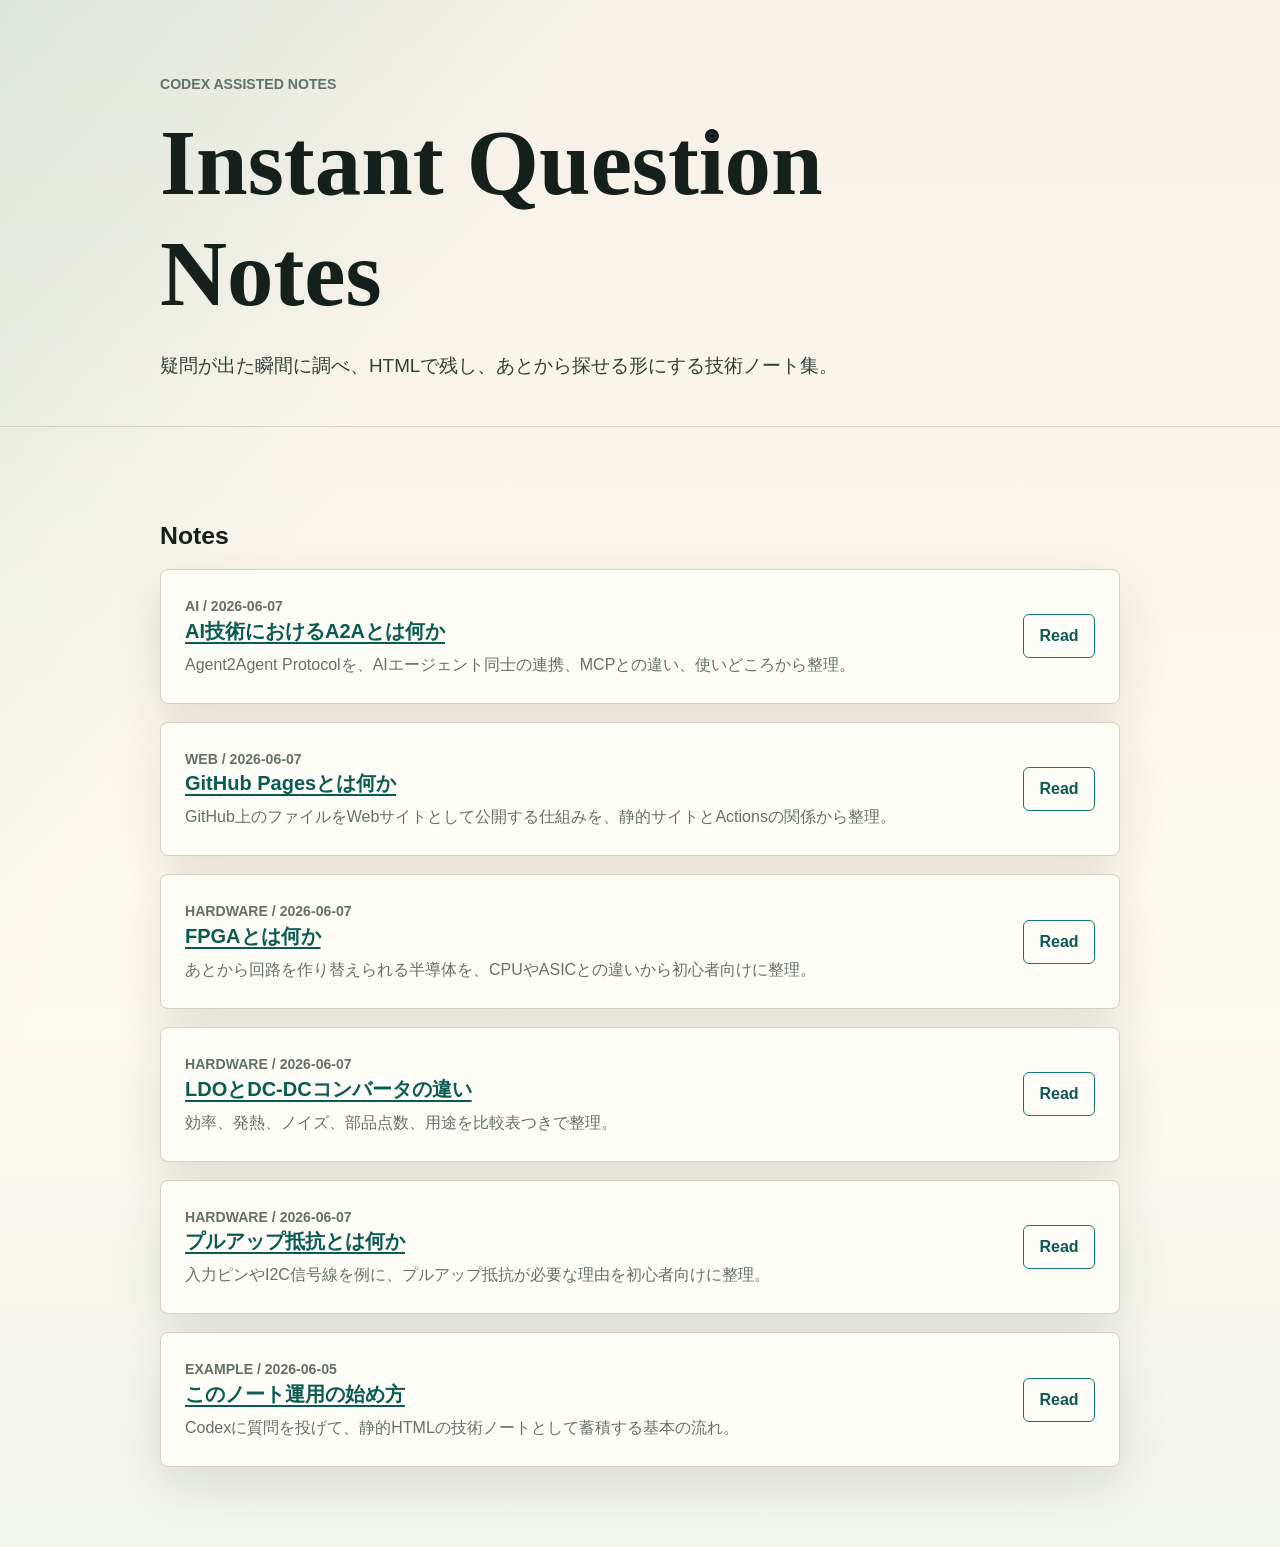
==== index.html @ 4cf61cbb "Add A2A note" ====
<!doctype html>
<html lang="ja">
  <head>
    <meta charset="utf-8">
    <meta name="viewport" content="width=device-width, initial-scale=1">
    <title>Instant Question Notes</title>
    <meta name="description" content="疑問をその場でHTMLノートにして蓄積する技術ノート集">
    <link rel="stylesheet" href="styles/site.css">
  </head>
  <body>
    <header class="site-header">
      <div class="container">
        <p class="eyebrow">Codex assisted notes</p>
        <h1>Instant Question Notes</h1>
        <p class="lead">疑問が出た瞬間に調べ、HTMLで残し、あとから探せる形にする技術ノート集。</p>
      </div>
    </header>

    <main class="container">
      <section class="note-list" aria-labelledby="latest-notes">
        <h2 id="latest-notes">Notes</h2>
        <article class="note-card">
          <div>
            <p class="note-meta">AI / 2026-06-07</p>
            <h3><a href="ai/a2a/">AI技術におけるA2Aとは何か</a></h3>
            <p>Agent2Agent Protocolを、AIエージェント同士の連携、MCPとの違い、使いどころから整理。</p>
          </div>
          <a class="note-link" href="ai/a2a/" aria-label="AI技術におけるA2Aとは何かを読む">Read</a>
        </article>
        <article class="note-card">
          <div>
            <p class="note-meta">Web / 2026-06-07</p>
            <h3><a href="web/github-pages/">GitHub Pagesとは何か</a></h3>
            <p>GitHub上のファイルをWebサイトとして公開する仕組みを、静的サイトとActionsの関係から整理。</p>
          </div>
          <a class="note-link" href="web/github-pages/" aria-label="GitHub Pagesとは何かを読む">Read</a>
        </article>
        <article class="note-card">
          <div>
            <p class="note-meta">Hardware / 2026-06-07</p>
            <h3><a href="hardware/fpga/">FPGAとは何か</a></h3>
            <p>あとから回路を作り替えられる半導体を、CPUやASICとの違いから初心者向けに整理。</p>
          </div>
          <a class="note-link" href="hardware/fpga/" aria-label="FPGAとは何かを読む">Read</a>
        </article>
        <article class="note-card">
          <div>
            <p class="note-meta">Hardware / 2026-06-07</p>
            <h3><a href="hardware/ldo-vs-dc-dc-converter/">LDOとDC-DCコンバータの違い</a></h3>
            <p>効率、発熱、ノイズ、部品点数、用途を比較表つきで整理。</p>
          </div>
          <a class="note-link" href="hardware/ldo-vs-dc-dc-converter/" aria-label="LDOとDC-DCコンバータの違いを読む">Read</a>
        </article>
        <article class="note-card">
          <div>
            <p class="note-meta">Hardware / 2026-06-07</p>
            <h3><a href="hardware/pull-up-resistor/">プルアップ抵抗とは何か</a></h3>
            <p>入力ピンやI2C信号線を例に、プルアップ抵抗が必要な理由を初心者向けに整理。</p>
          </div>
          <a class="note-link" href="hardware/pull-up-resistor/" aria-label="プルアップ抵抗とは何かを読む">Read</a>
        </article>
        <article class="note-card">
          <div>
            <p class="note-meta">Example / 2026-06-05</p>
            <h3><a href="examples/first-note/">このノート運用の始め方</a></h3>
            <p>Codexに質問を投げて、静的HTMLの技術ノートとして蓄積する基本の流れ。</p>
          </div>
          <a class="note-link" href="examples/first-note/" aria-label="このノート運用の始め方を読む">Read</a>
        </article>
      </section>
    </main>
  </body>
</html>
---- styles/site.css ----
:root {
  color-scheme: light;
  --bg: #f5f1e8;
  --ink: #15201c;
  --muted: #65706b;
  --paper: #fffdf7;
  --line: #d8d0c2;
  --accent: #0f7b68;
  --accent-strong: #0a5c50;
  --mark: #e7c85f;
  --shadow: 0 18px 50px rgb(36 42 36 / 12%);
}

* {
  box-sizing: border-box;
}

body {
  margin: 0;
  background:
    linear-gradient(120deg, rgb(15 123 104 / 10%), transparent 34rem),
    linear-gradient(180deg, var(--bg), #fffaf0 58%, #f2f5ee);
  color: var(--ink);
  font-family: "Avenir Next", "Hiragino Sans", "Yu Gothic", sans-serif;
  line-height: 1.75;
}

a {
  color: var(--accent-strong);
  text-decoration-thickness: 0.08em;
  text-underline-offset: 0.2em;
}

.container {
  width: min(960px, calc(100% - 32px));
  margin: 0 auto;
}

.site-header {
  padding: 72px 0 44px;
  border-bottom: 1px solid var(--line);
}

.site-header.compact {
  padding-bottom: 32px;
}

.eyebrow,
.note-meta {
  margin: 0 0 10px;
  color: var(--muted);
  font-size: 0.88rem;
  font-weight: 700;
  letter-spacing: 0;
  text-transform: uppercase;
}

h1,
h2,
h3 {
  line-height: 1.2;
  letter-spacing: 0;
}

h1 {
  max-width: 760px;
  margin: 0;
  font-family: Georgia, "Yu Mincho", serif;
  font-size: clamp(2.4rem, 8vw, 5.8rem);
}

h2 {
  margin: 52px 0 18px;
  font-size: 1.55rem;
}

h3 {
  margin: 0 0 8px;
  font-size: 1.25rem;
}

.lead {
  max-width: 680px;
  margin: 20px 0 0;
  color: #33403a;
  font-size: 1.18rem;
}

.note-list {
  padding: 42px 0 80px;
}

.note-card {
  display: flex;
  align-items: center;
  justify-content: space-between;
  gap: 24px;
  margin-top: 18px;
  padding: 24px;
  background: var(--paper);
  border: 1px solid var(--line);
  border-radius: 8px;
  box-shadow: var(--shadow);
}

.note-card p {
  margin: 0;
  color: var(--muted);
}

.note-link {
  display: inline-grid;
  min-width: 72px;
  min-height: 44px;
  place-items: center;
  border: 1px solid var(--accent);
  border-radius: 6px;
  color: var(--accent-strong);
  font-weight: 700;
  text-decoration: none;
}

.article {
  max-width: 780px;
  padding: 42px 0 88px;
}

.article section {
  border-top: 1px solid var(--line);
}

.steps {
  display: grid;
  gap: 12px;
  padding: 0;
  list-style: none;
}

.steps li {
  padding: 18px;
  background: var(--paper);
  border: 1px solid var(--line);
  border-radius: 8px;
}

.steps span {
  display: block;
  color: var(--accent-strong);
  font-weight: 800;
}

pre {
  overflow-x: auto;
  padding: 18px;
  background: #17201d;
  border-radius: 8px;
  color: #f7f2e7;
}

code {
  font-family: "SFMono-Regular", Consolas, monospace;
  font-size: 0.95em;
}

.table-wrap {
  overflow-x: auto;
}

table {
  width: 100%;
  min-width: 720px;
  border-collapse: collapse;
  background: var(--paper);
  border: 1px solid var(--line);
  border-radius: 8px;
  box-shadow: var(--shadow);
}

th,
td {
  padding: 14px 16px;
  border-bottom: 1px solid var(--line);
  text-align: left;
  vertical-align: top;
}

th {
  color: var(--accent-strong);
  font-weight: 800;
}

thead th {
  background: rgb(15 123 104 / 10%);
}

tr:last-child th,
tr:last-child td {
  border-bottom: 0;
}

@media (max-width: 640px) {
  .site-header {
    padding-top: 48px;
  }

  .note-card {
    align-items: flex-start;
    flex-direction: column;
  }

  .note-link {
    width: 100%;
  }
}
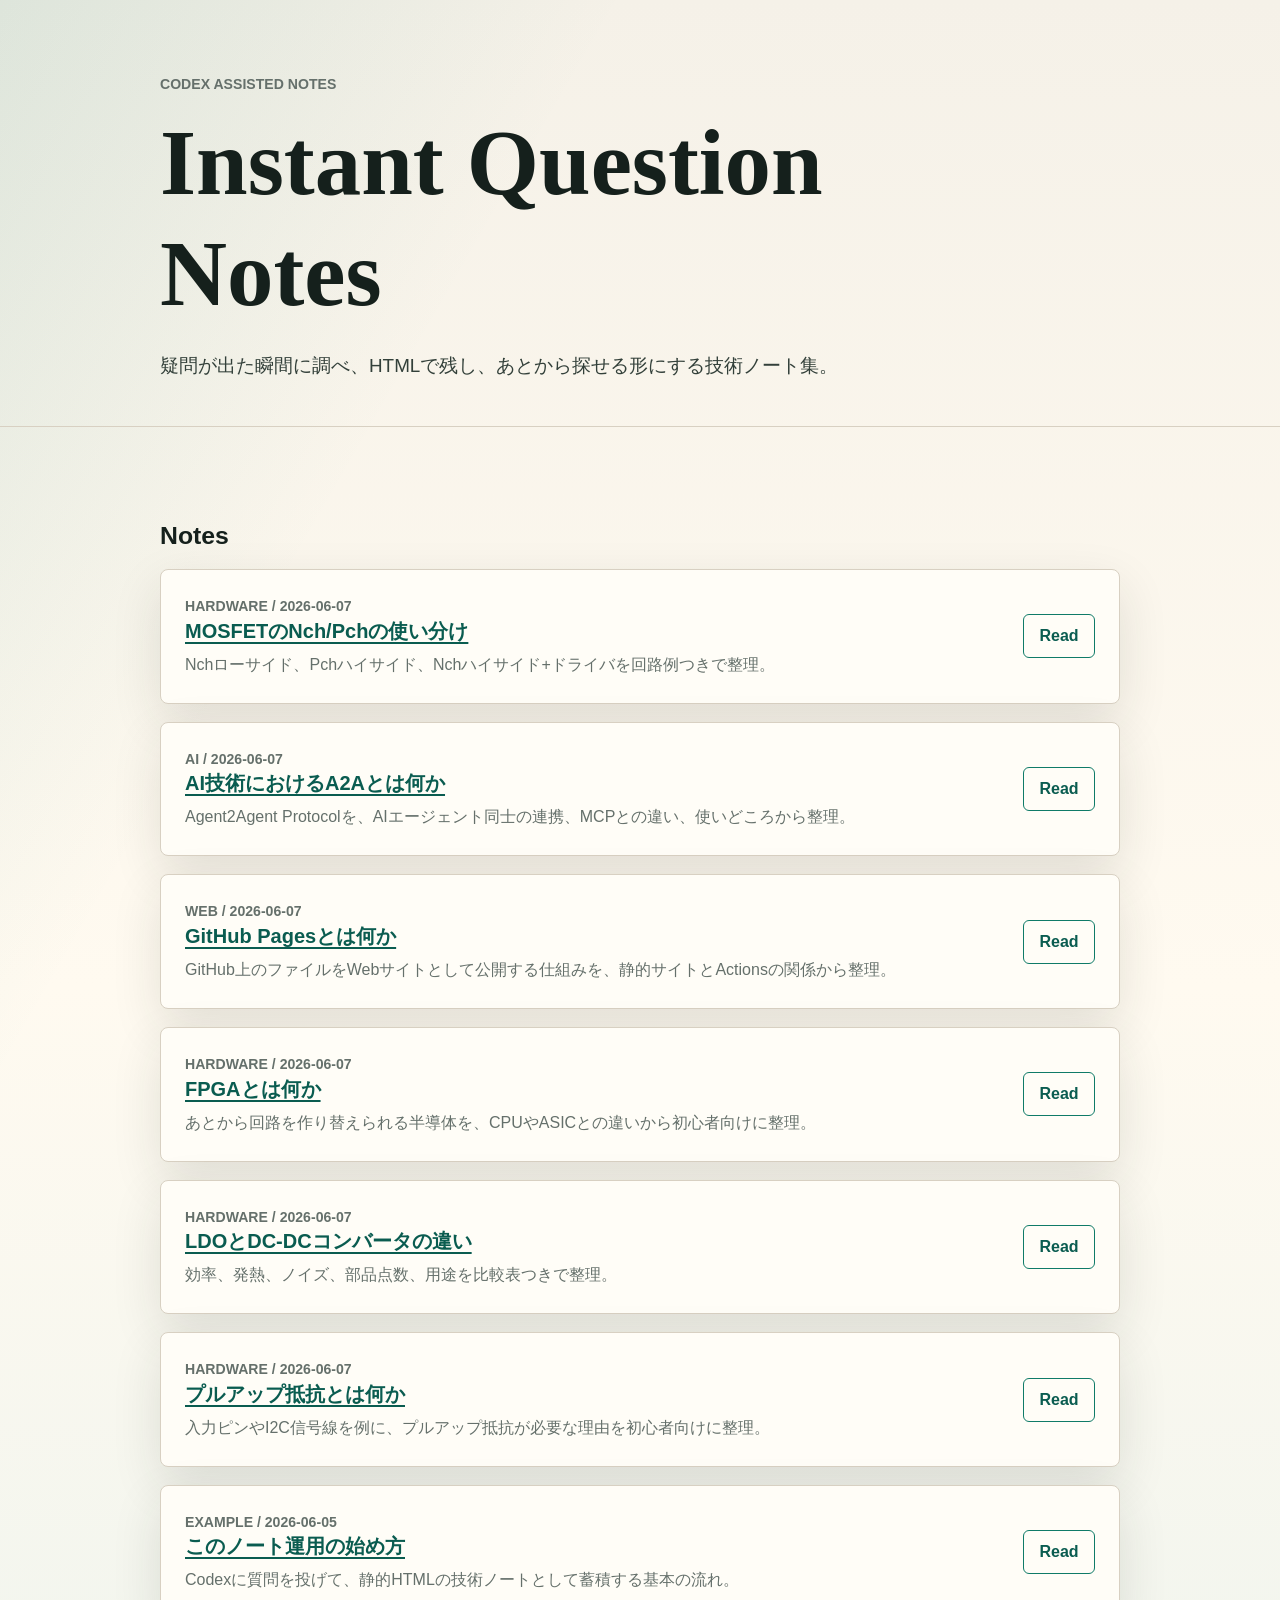
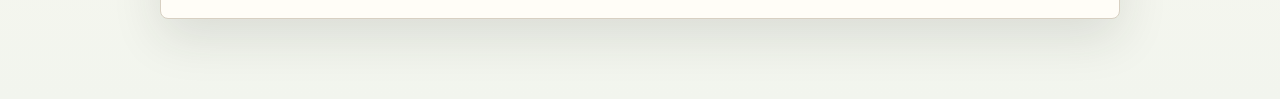
==== commit 96c9db30: "Add MOSFET Nch Pch note" ====
--- a/index.html
+++ b/index.html
@@ -19,6 +19,14 @@
     <main class="container">
       <section class="note-list" aria-labelledby="latest-notes">
         <h2 id="latest-notes">Notes</h2>
+        <article class="note-card">
+          <div>
+            <p class="note-meta">Hardware / 2026-06-07</p>
+            <h3><a href="hardware/mosfet-nch-pch/">MOSFETのNch/Pchの使い分け</a></h3>
+            <p>Nchローサイド、Pchハイサイド、Nchハイサイド+ドライバを回路例つきで整理。</p>
+          </div>
+          <a class="note-link" href="hardware/mosfet-nch-pch/" aria-label="MOSFETのNch/Pchの使い分けを読む">Read</a>
+        </article>
         <article class="note-card">
           <div>
             <p class="note-meta">AI / 2026-06-07</p>
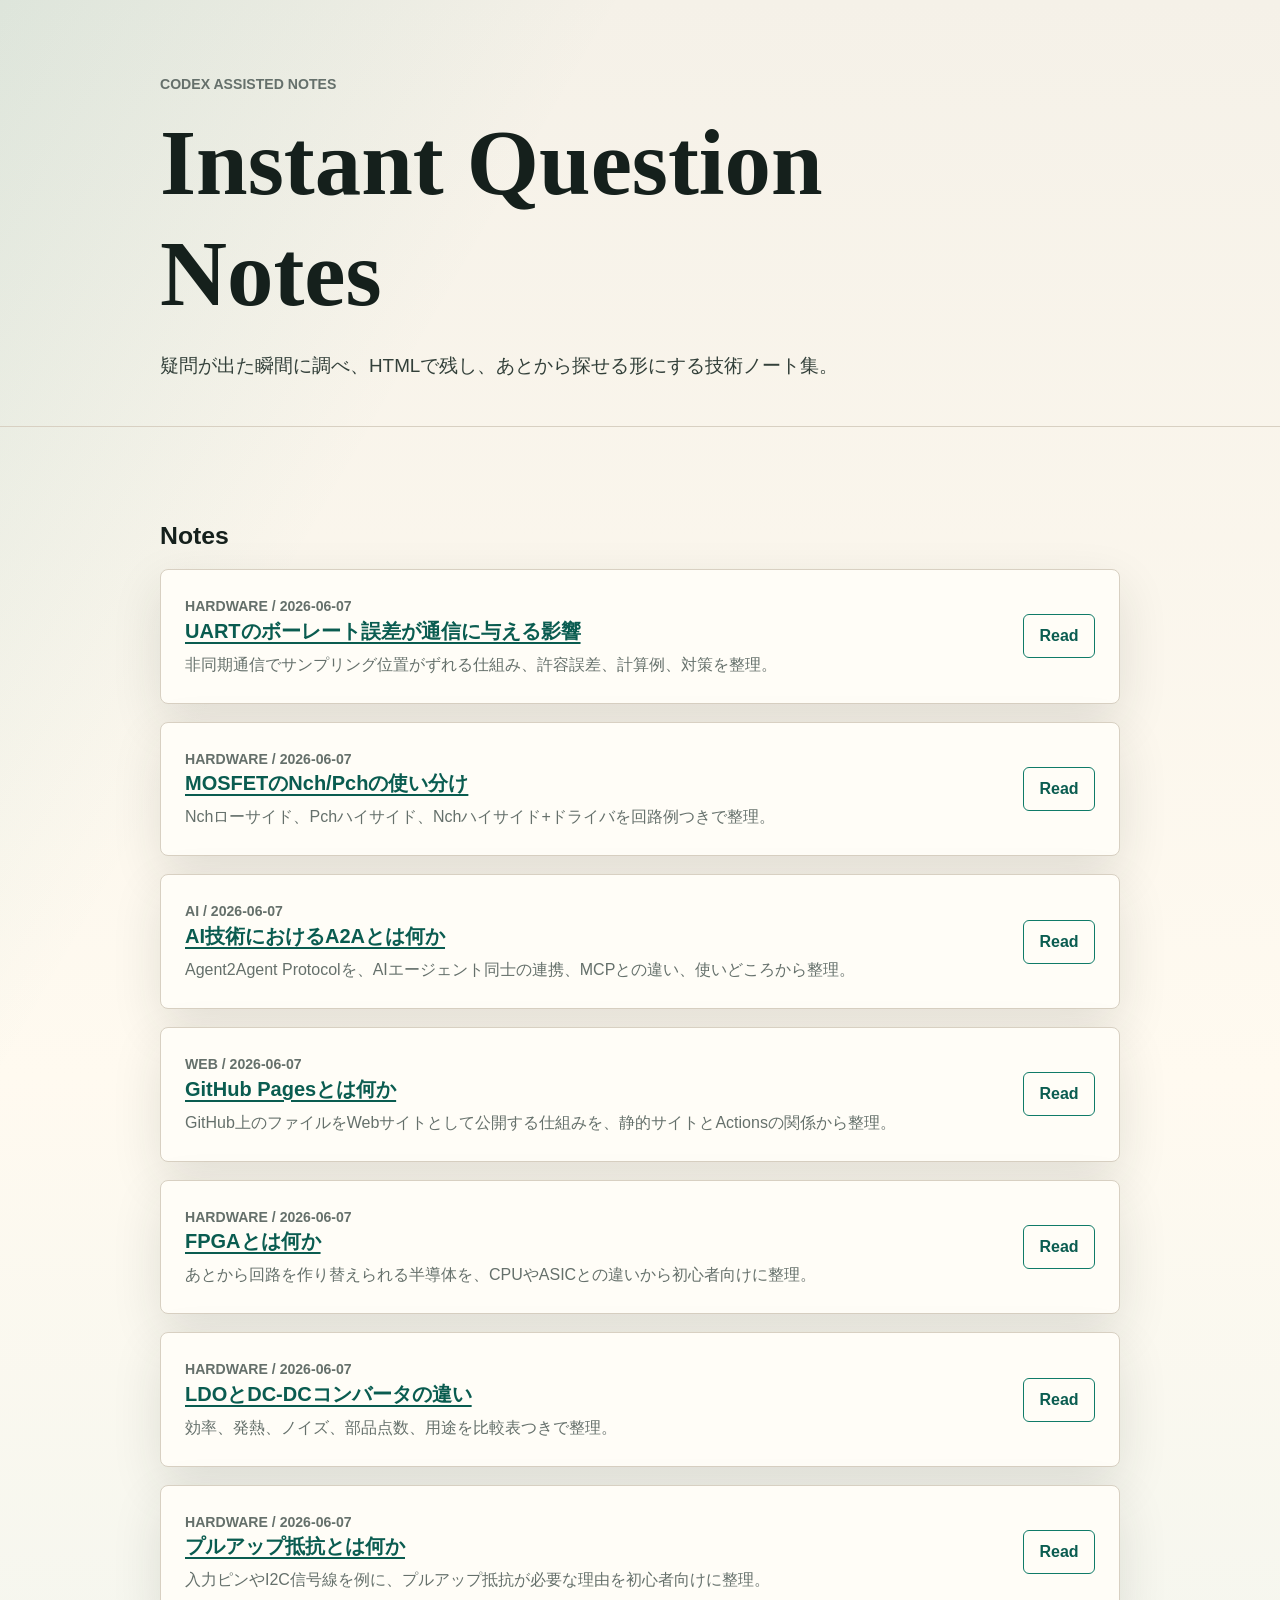
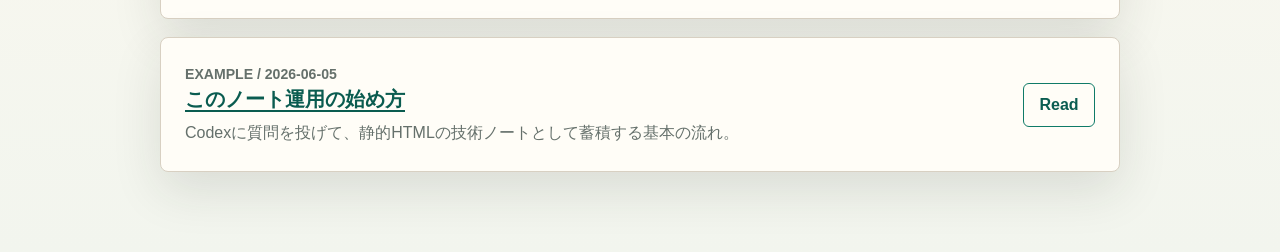
==== commit b8469771: "Add UART baud rate error note" ====
--- a/index.html
+++ b/index.html
@@ -19,6 +19,14 @@
     <main class="container">
       <section class="note-list" aria-labelledby="latest-notes">
         <h2 id="latest-notes">Notes</h2>
+        <article class="note-card">
+          <div>
+            <p class="note-meta">Hardware / 2026-06-07</p>
+            <h3><a href="hardware/uart-baud-rate-error/">UARTのボーレート誤差が通信に与える影響</a></h3>
+            <p>非同期通信でサンプリング位置がずれる仕組み、許容誤差、計算例、対策を整理。</p>
+          </div>
+          <a class="note-link" href="hardware/uart-baud-rate-error/" aria-label="UARTのボーレート誤差が通信に与える影響を読む">Read</a>
+        </article>
         <article class="note-card">
           <div>
             <p class="note-meta">Hardware / 2026-06-07</p>
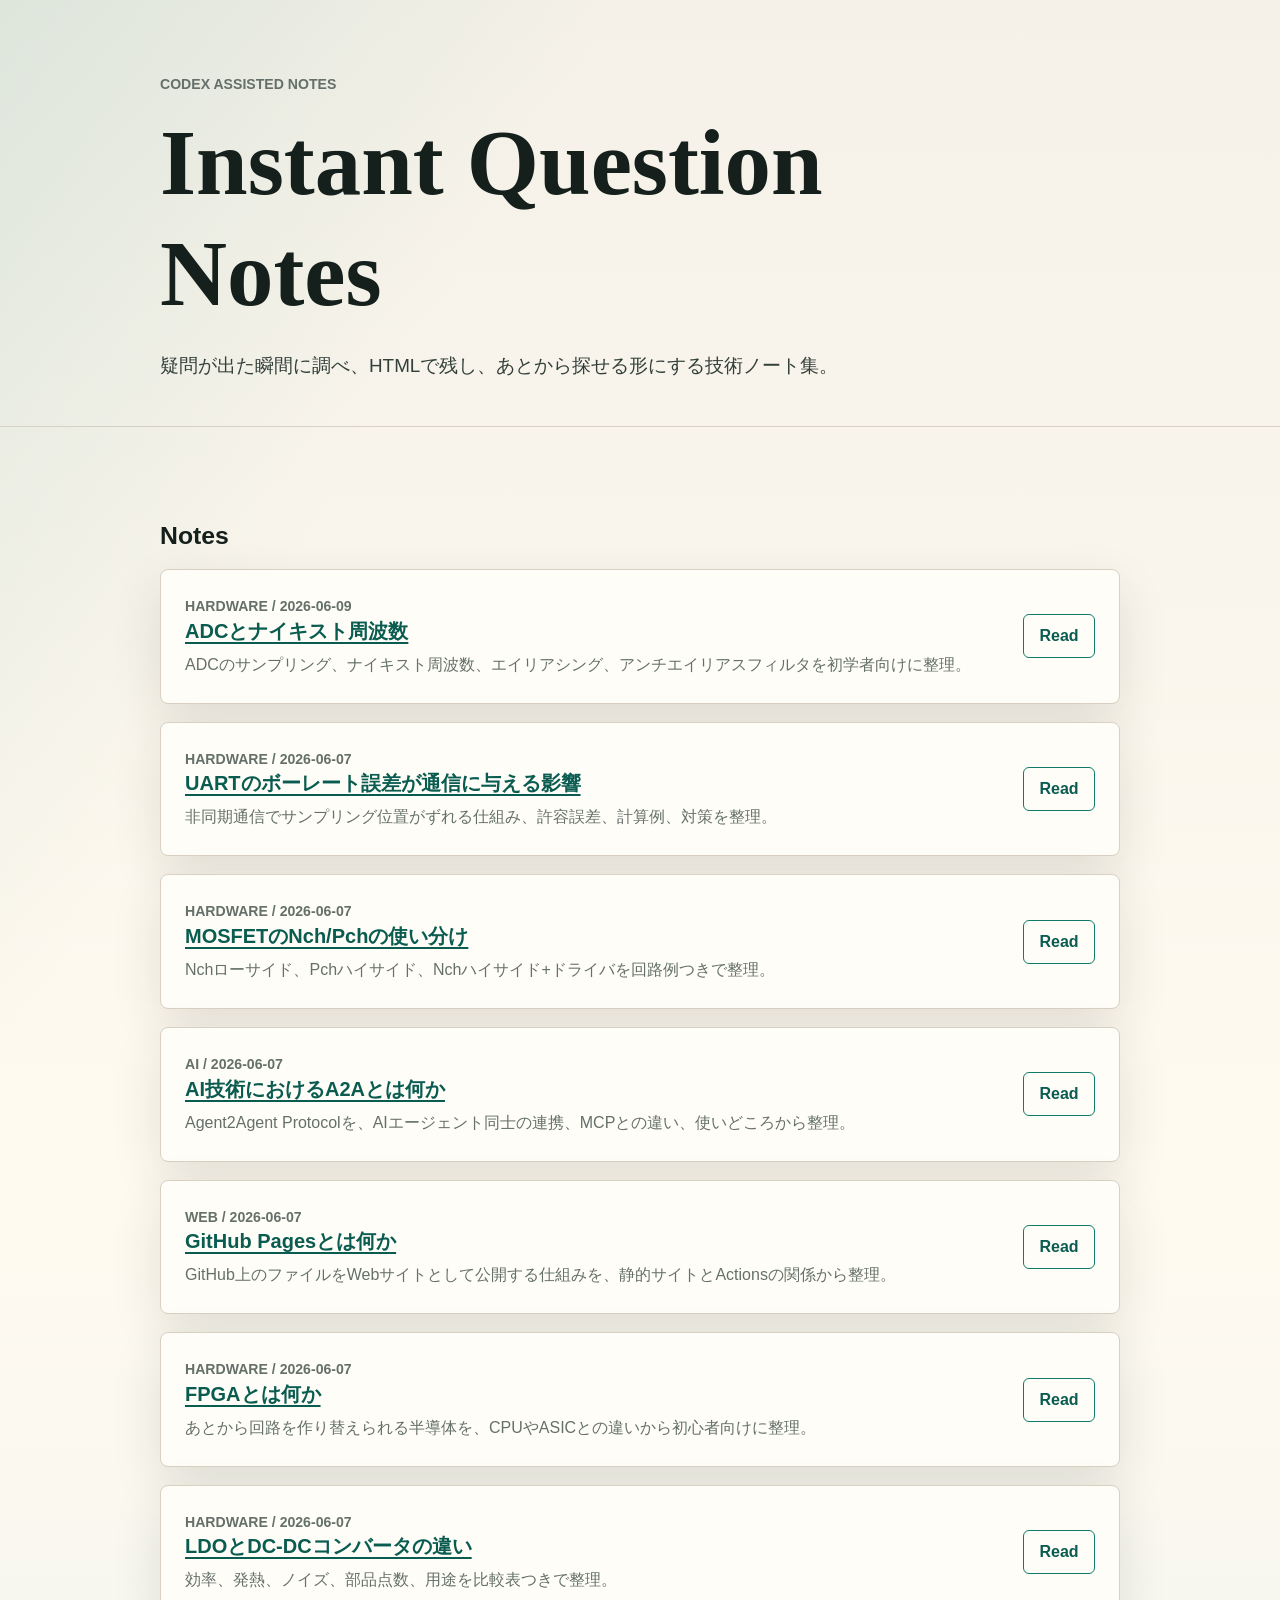
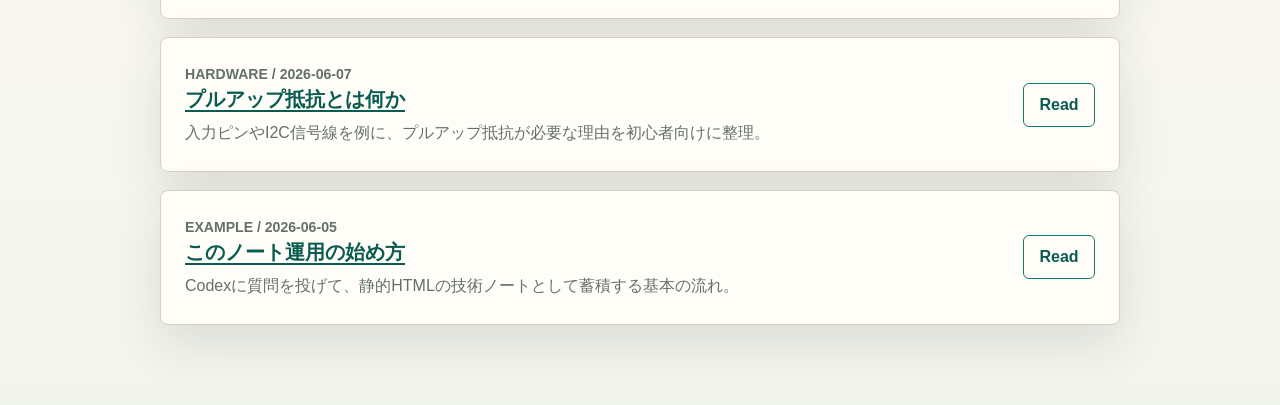
==== commit 7b24b973: "Add ADC Nyquist frequency note" ====
--- a/index.html
+++ b/index.html
@@ -19,6 +19,14 @@
     <main class="container">
       <section class="note-list" aria-labelledby="latest-notes">
         <h2 id="latest-notes">Notes</h2>
+        <article class="note-card">
+          <div>
+            <p class="note-meta">Hardware / 2026-06-09</p>
+            <h3><a href="hardware/adc-nyquist-frequency/">ADCとナイキスト周波数</a></h3>
+            <p>ADCのサンプリング、ナイキスト周波数、エイリアシング、アンチエイリアスフィルタを初学者向けに整理。</p>
+          </div>
+          <a class="note-link" href="hardware/adc-nyquist-frequency/" aria-label="ADCとナイキスト周波数を読む">Read</a>
+        </article>
         <article class="note-card">
           <div>
             <p class="note-meta">Hardware / 2026-06-07</p>
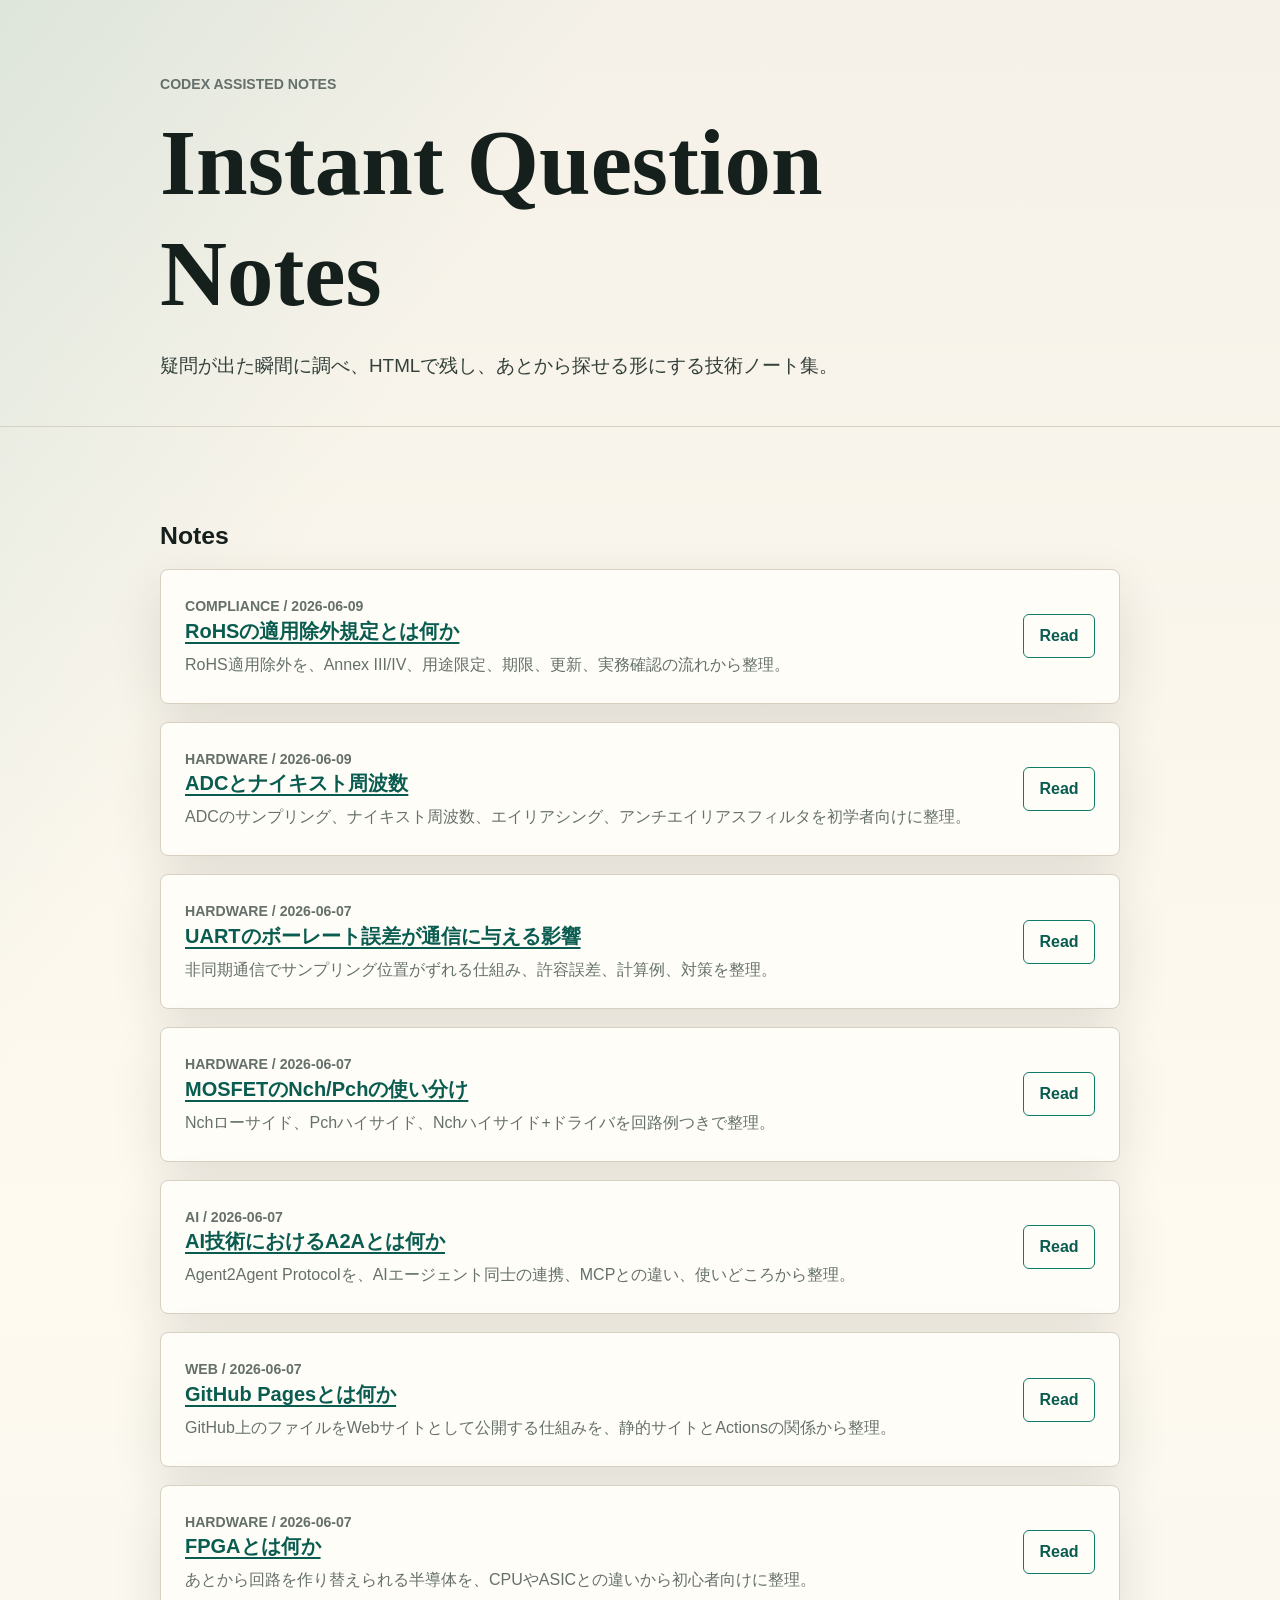
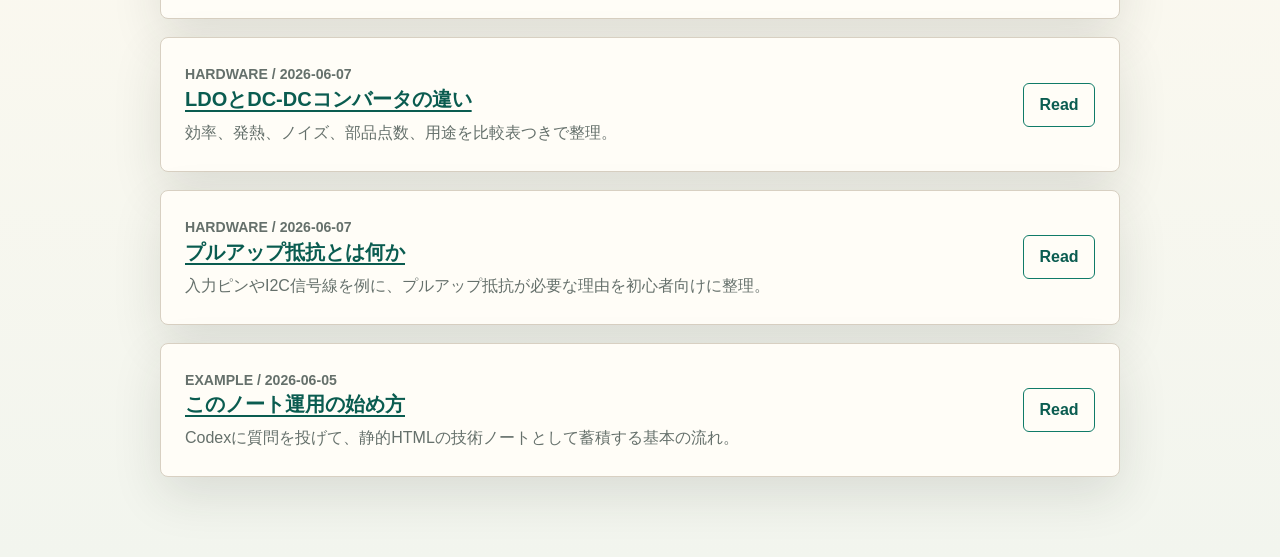
==== commit 39efb9c6: "Add RoHS exemptions note" ====
--- a/index.html
+++ b/index.html
@@ -19,6 +19,14 @@
     <main class="container">
       <section class="note-list" aria-labelledby="latest-notes">
         <h2 id="latest-notes">Notes</h2>
+        <article class="note-card">
+          <div>
+            <p class="note-meta">Compliance / 2026-06-09</p>
+            <h3><a href="compliance/rohs-exemptions/">RoHSの適用除外規定とは何か</a></h3>
+            <p>RoHS適用除外を、Annex III/IV、用途限定、期限、更新、実務確認の流れから整理。</p>
+          </div>
+          <a class="note-link" href="compliance/rohs-exemptions/" aria-label="RoHSの適用除外規定とは何かを読む">Read</a>
+        </article>
         <article class="note-card">
           <div>
             <p class="note-meta">Hardware / 2026-06-09</p>
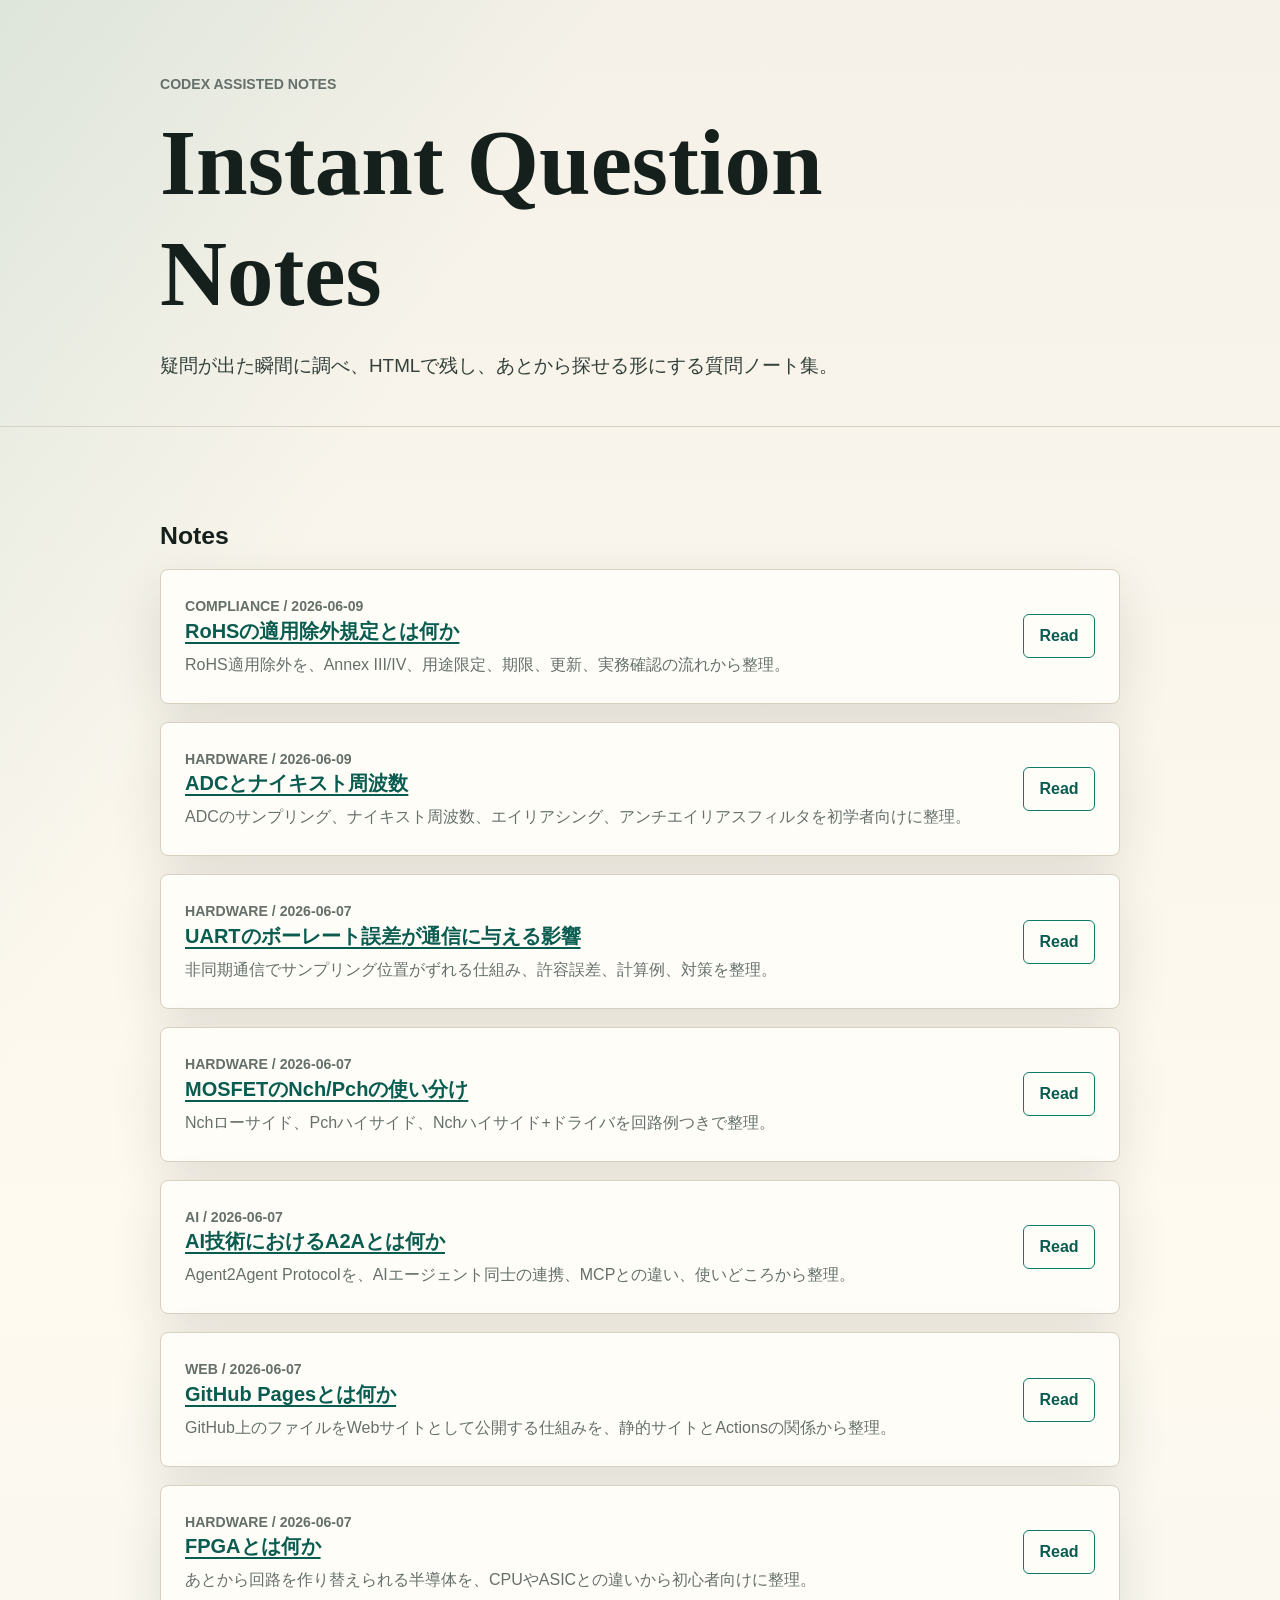
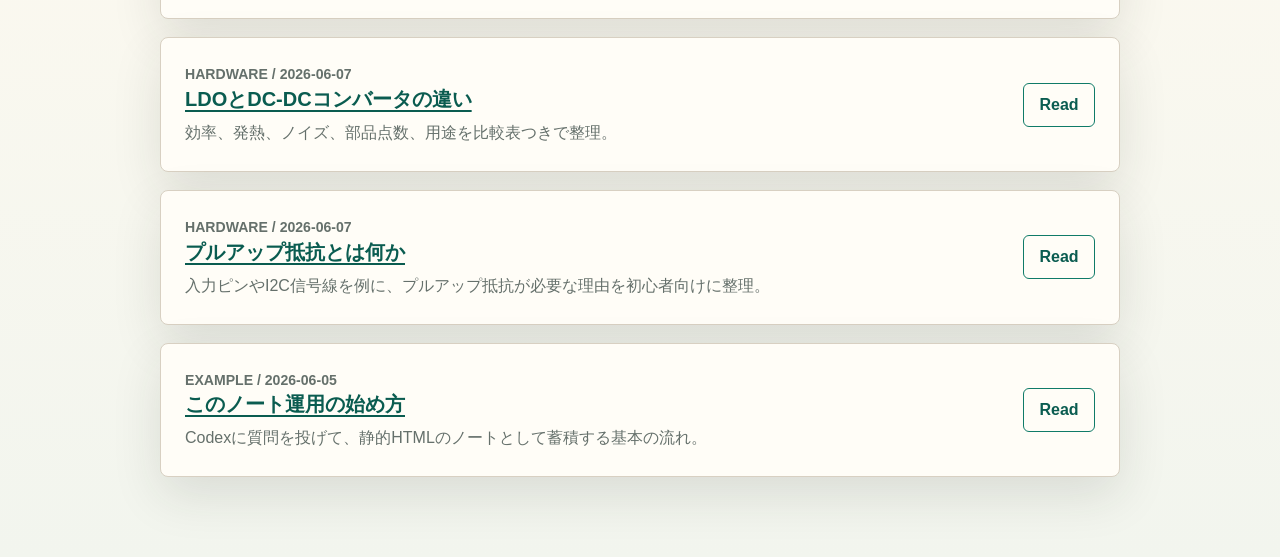
==== commit fac6cc4f: "Generalize question notes" ====
--- a/index.html
+++ b/index.html
@@ -4,7 +4,7 @@
     <meta charset="utf-8">
     <meta name="viewport" content="width=device-width, initial-scale=1">
     <title>Instant Question Notes</title>
-    <meta name="description" content="疑問をその場でHTMLノートにして蓄積する技術ノート集">
+    <meta name="description" content="疑問をその場でHTMLノートにして蓄積する質問ノート集">
     <link rel="stylesheet" href="styles/site.css">
   </head>
   <body>
@@ -12,7 +12,7 @@
       <div class="container">
         <p class="eyebrow">Codex assisted notes</p>
         <h1>Instant Question Notes</h1>
-        <p class="lead">疑問が出た瞬間に調べ、HTMLで残し、あとから探せる形にする技術ノート集。</p>
+        <p class="lead">疑問が出た瞬間に調べ、HTMLで残し、あとから探せる形にする質問ノート集。</p>
       </div>
     </header>
 
@@ -95,7 +95,7 @@
           <div>
             <p class="note-meta">Example / 2026-06-05</p>
             <h3><a href="examples/first-note/">このノート運用の始め方</a></h3>
-            <p>Codexに質問を投げて、静的HTMLの技術ノートとして蓄積する基本の流れ。</p>
+            <p>Codexに質問を投げて、静的HTMLのノートとして蓄積する基本の流れ。</p>
           </div>
           <a class="note-link" href="examples/first-note/" aria-label="このノート運用の始め方を読む">Read</a>
         </article>
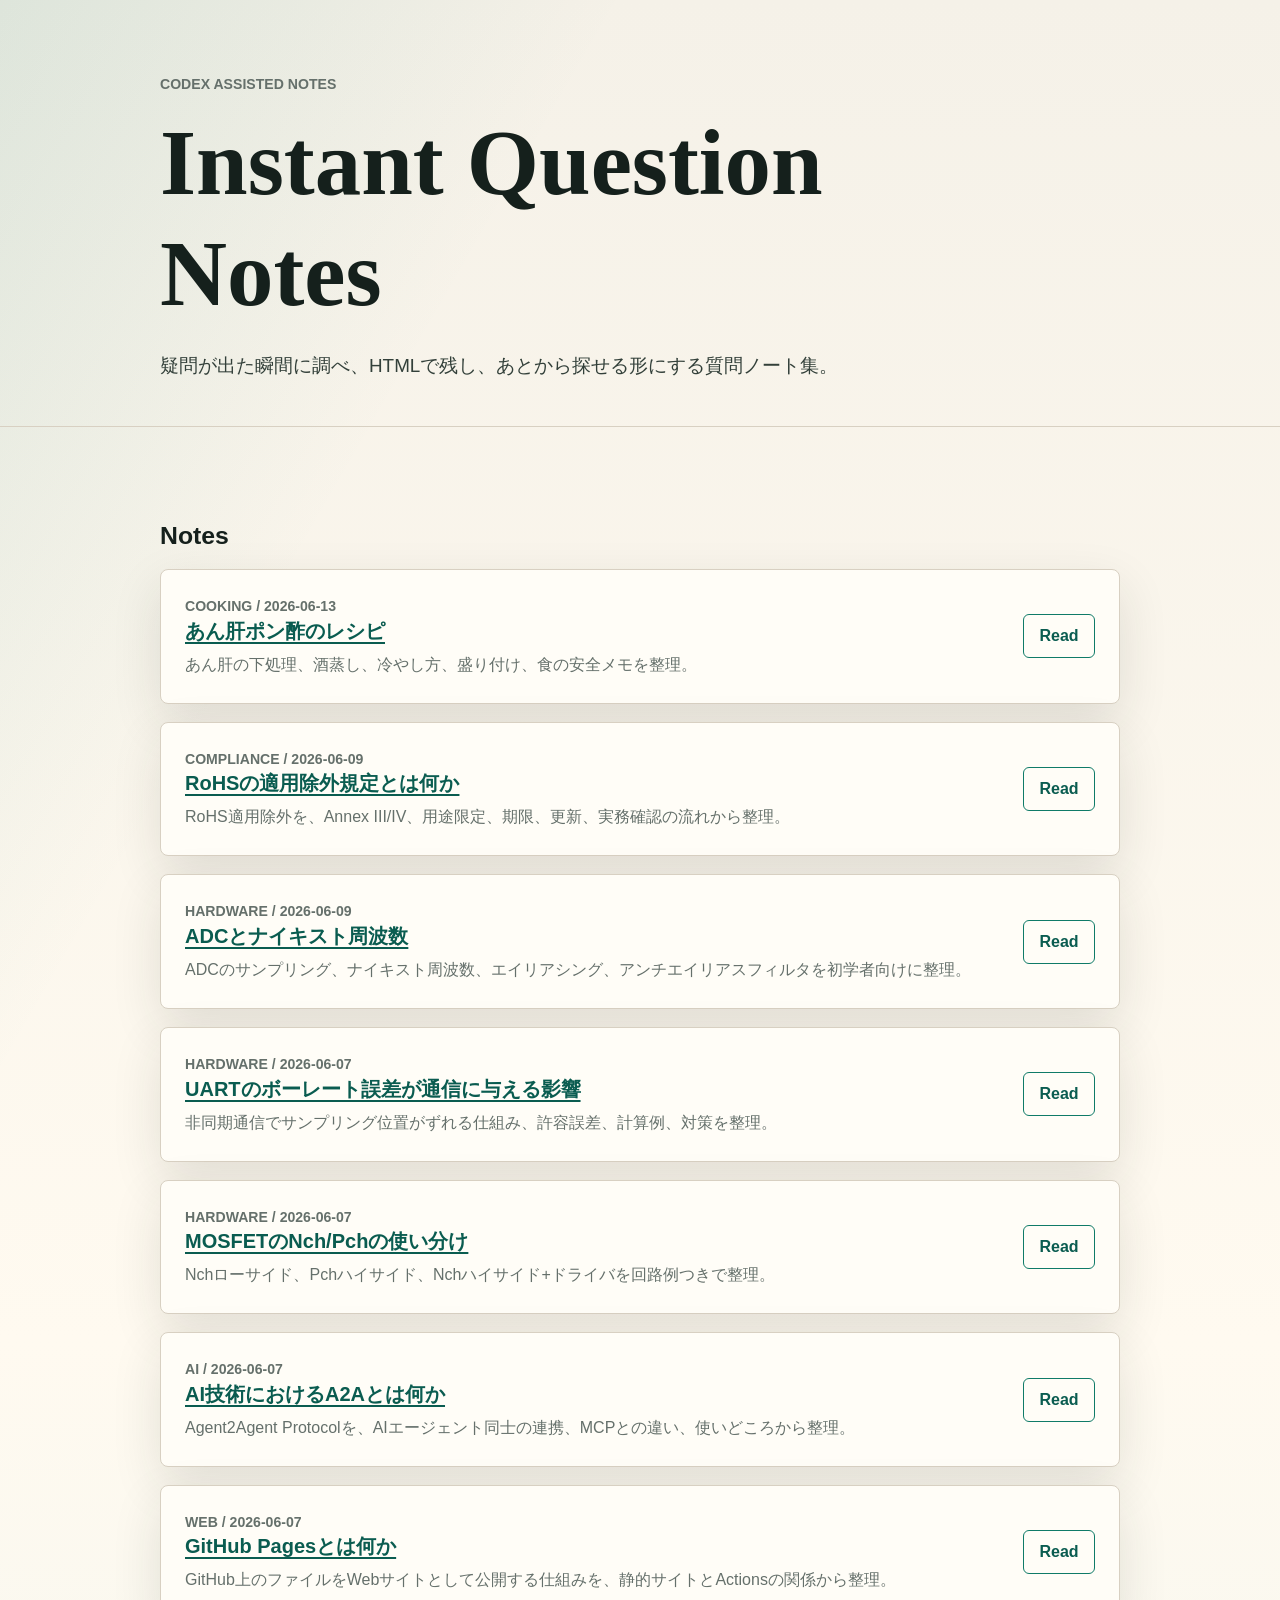
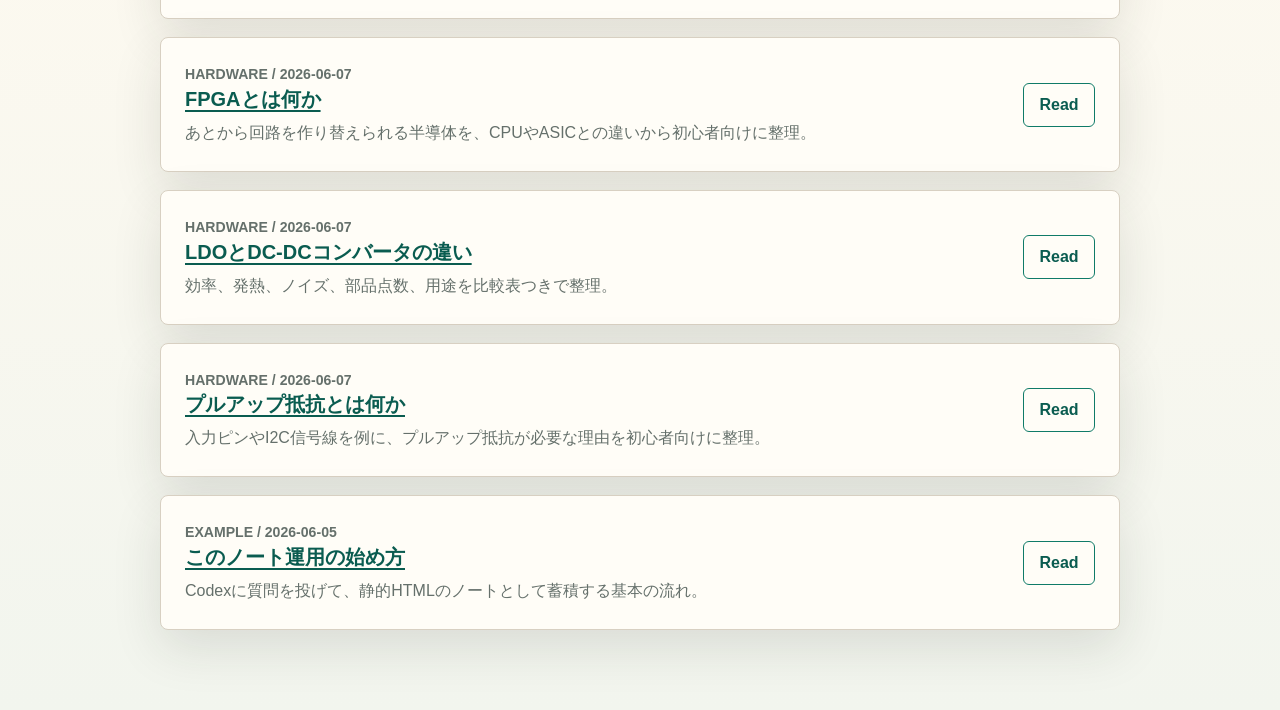
==== commit 47a20618: "Add ankimo ponzu recipe" ====
--- a/index.html
+++ b/index.html
@@ -19,6 +19,14 @@
     <main class="container">
       <section class="note-list" aria-labelledby="latest-notes">
         <h2 id="latest-notes">Notes</h2>
+        <article class="note-card">
+          <div>
+            <p class="note-meta">Cooking / 2026-06-13</p>
+            <h3><a href="cooking/ankimo-ponzu/">あん肝ポン酢のレシピ</a></h3>
+            <p>あん肝の下処理、酒蒸し、冷やし方、盛り付け、食の安全メモを整理。</p>
+          </div>
+          <a class="note-link" href="cooking/ankimo-ponzu/" aria-label="あん肝ポン酢のレシピを読む">Read</a>
+        </article>
         <article class="note-card">
           <div>
             <p class="note-meta">Compliance / 2026-06-09</p>
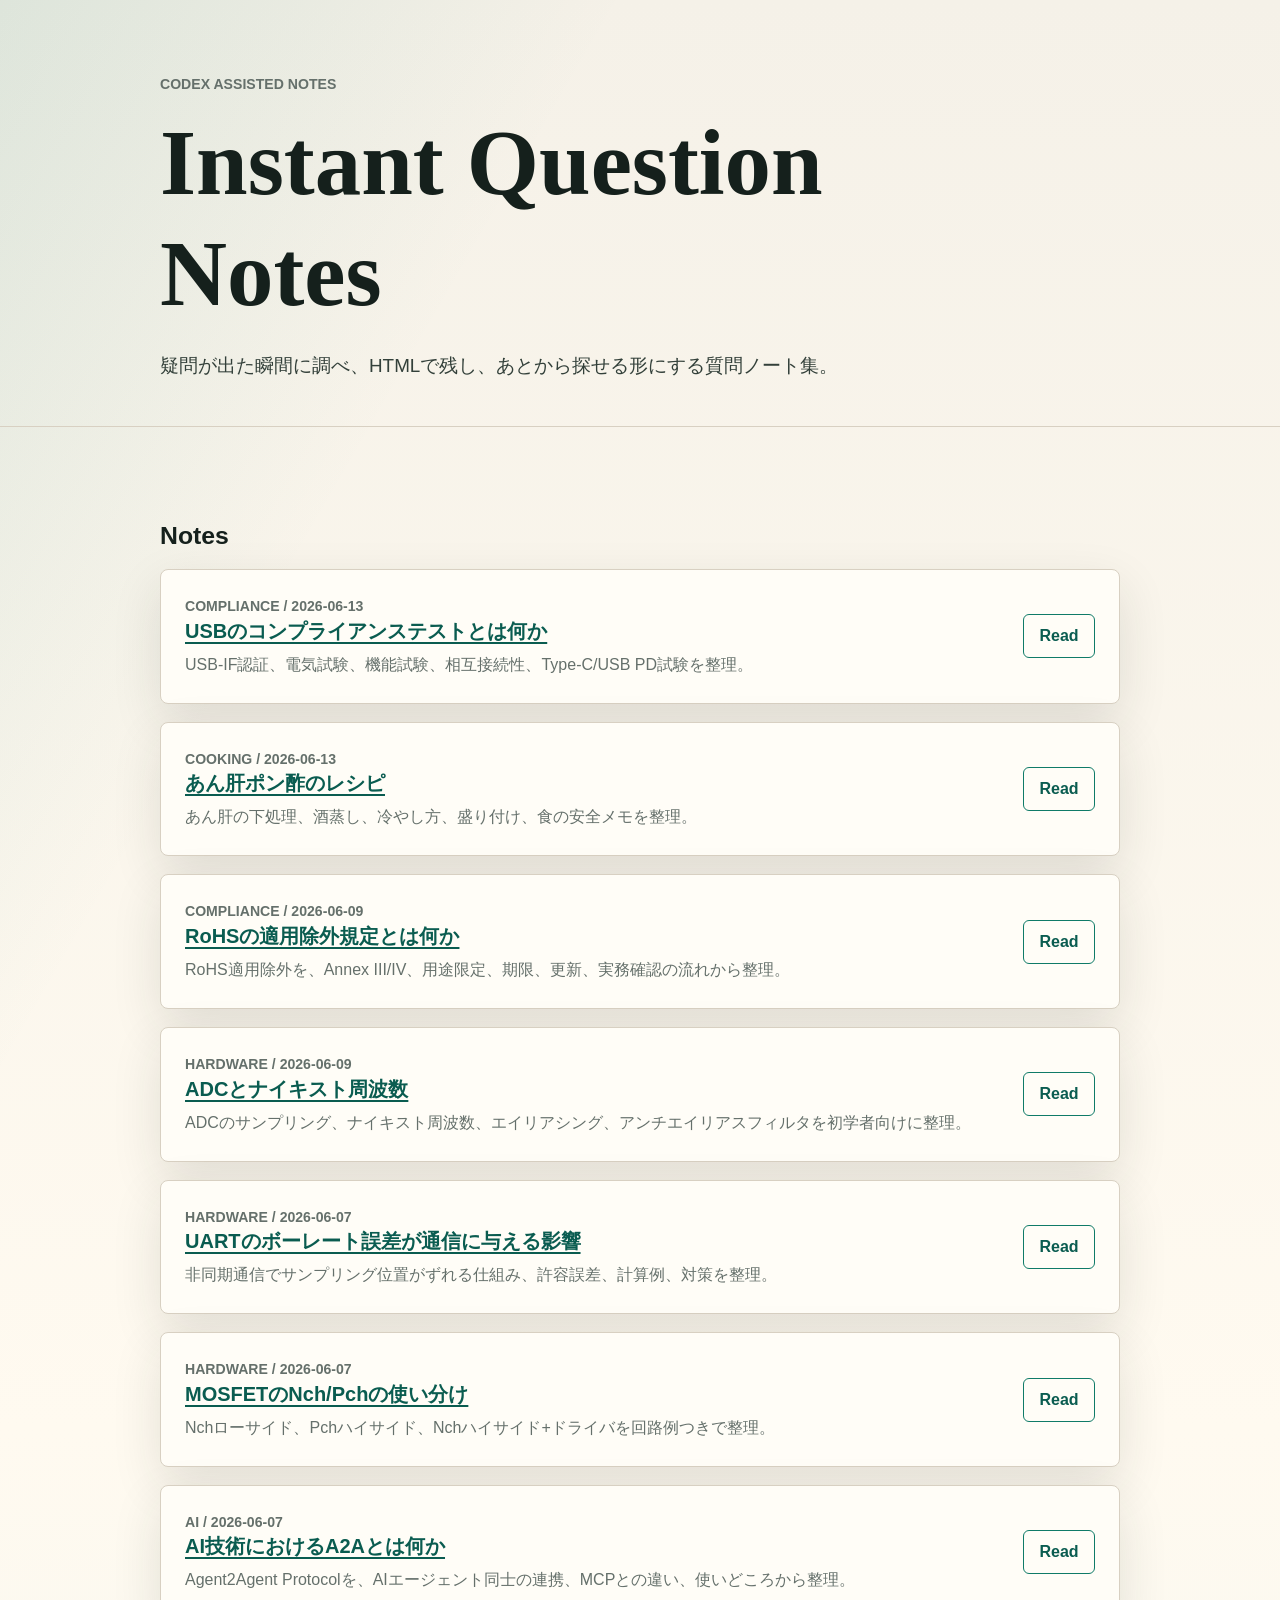
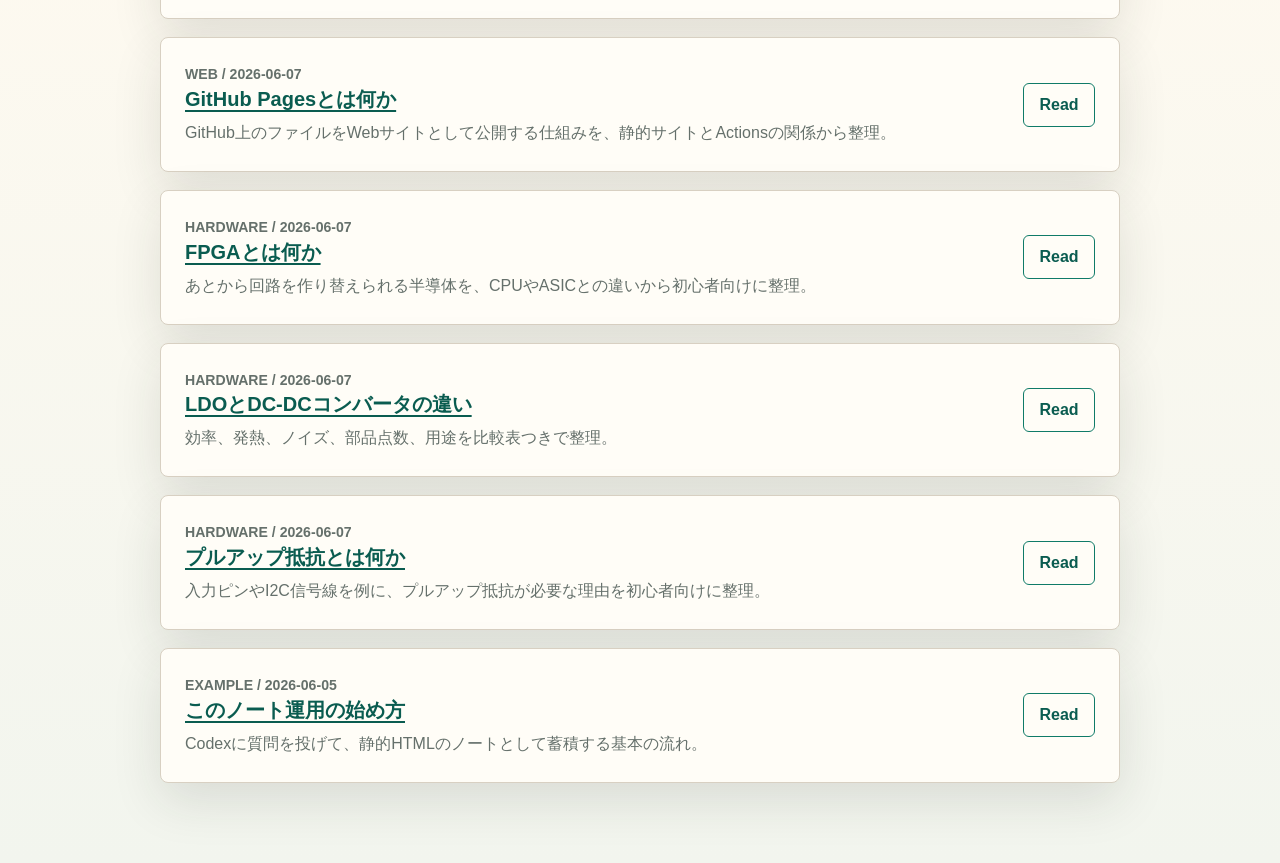
==== commit 2fd27a56: "Add USB compliance test note" ====
--- a/index.html
+++ b/index.html
@@ -19,6 +19,14 @@
     <main class="container">
       <section class="note-list" aria-labelledby="latest-notes">
         <h2 id="latest-notes">Notes</h2>
+        <article class="note-card">
+          <div>
+            <p class="note-meta">Compliance / 2026-06-13</p>
+            <h3><a href="compliance/usb-compliance-test/">USBのコンプライアンステストとは何か</a></h3>
+            <p>USB-IF認証、電気試験、機能試験、相互接続性、Type-C/USB PD試験を整理。</p>
+          </div>
+          <a class="note-link" href="compliance/usb-compliance-test/" aria-label="USBのコンプライアンステストとは何かを読む">Read</a>
+        </article>
         <article class="note-card">
           <div>
             <p class="note-meta">Cooking / 2026-06-13</p>
